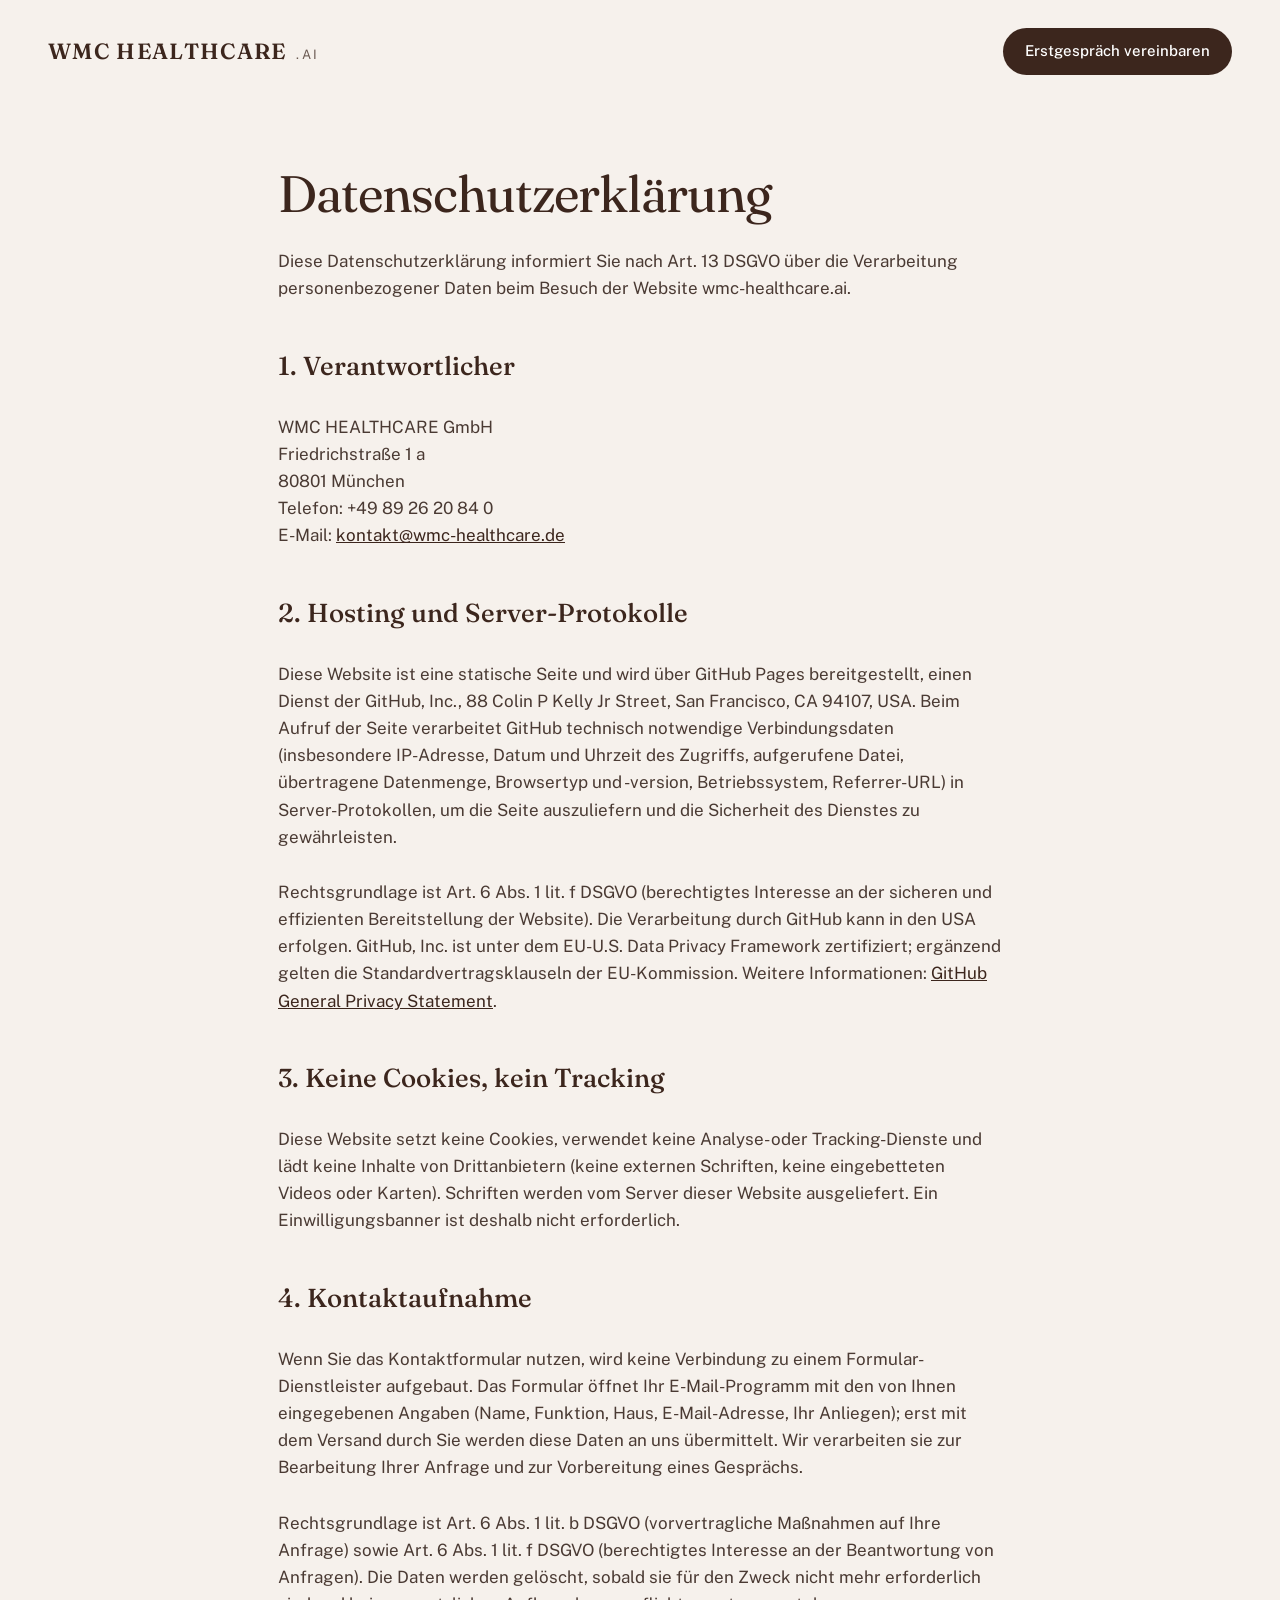
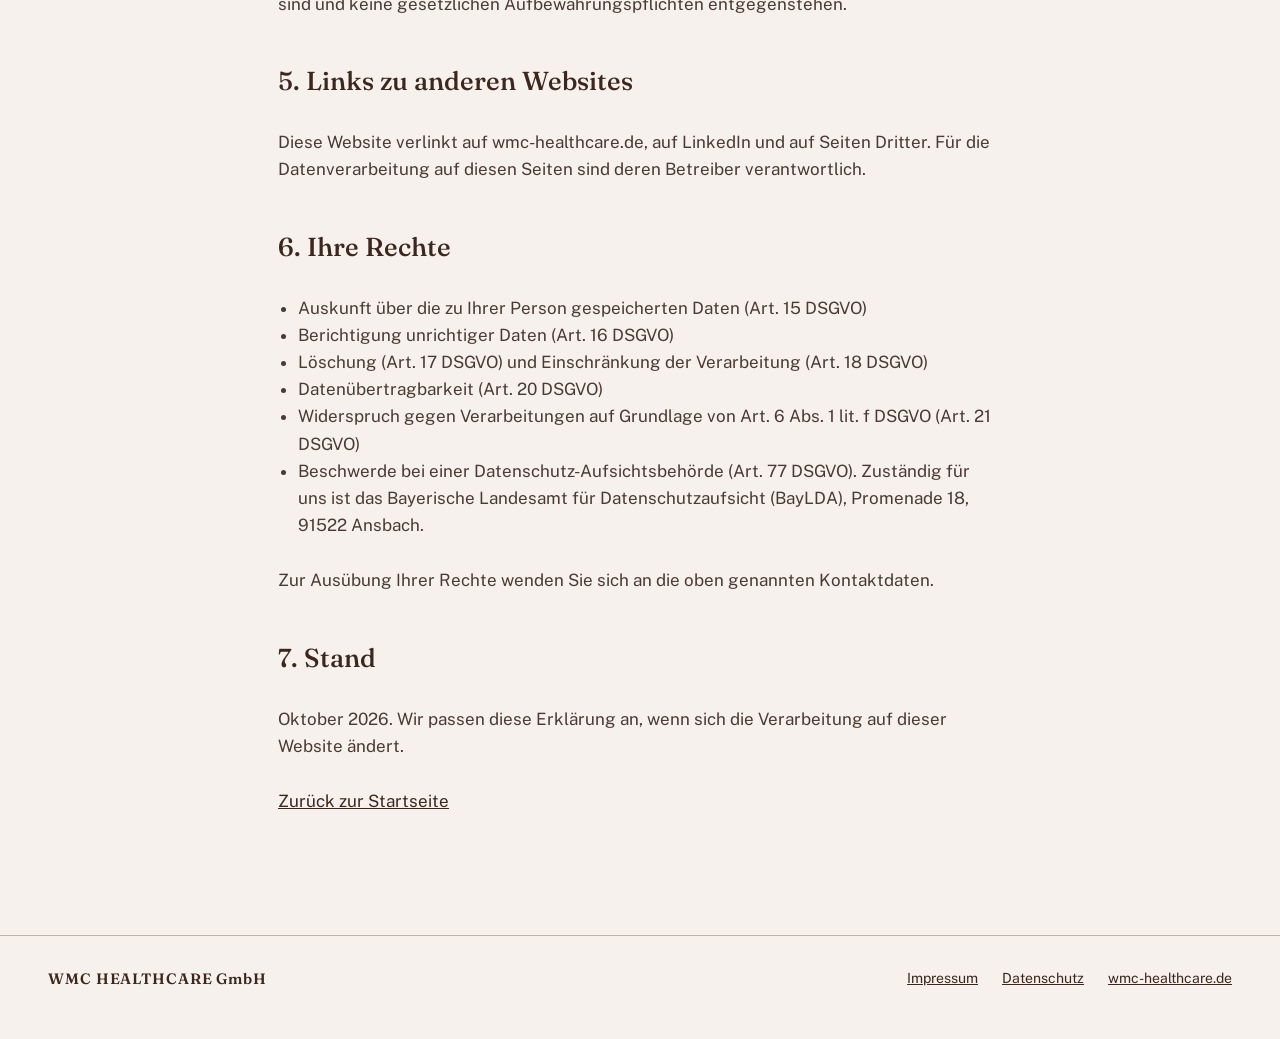
==== datenschutz.html @ bd341e83 "Landingpage wmc-healthcare.ai: Erstversion Statische One-Page-Site (HTML/CSS, selbst gehostete Fonts" ====
<!doctype html>
<html lang="de">
<head>
<meta charset="utf-8">
<meta name="viewport" content="width=device-width, initial-scale=1">
<title>Datenschutzerklärung – WMC HEALTHCARE</title>
<meta name="robots" content="noindex, follow">
<link rel="canonical" href="https://wmc-healthcare.ai/datenschutz.html">
<link rel="icon" href="favicon.svg" type="image/svg+xml">
<link rel="stylesheet" href="styles.css">
</head>
<body>
<header class="wrap site-header">
  <a class="brand" href="index.html" aria-label="WMC HEALTHCARE – zur Startseite"><span class="brand-name">WMC HEALTHCARE</span><span class="brand-tld">.ai</span></a>
  <a class="btn btn-ink" href="index.html#kontakt">Erstgespräch vereinbaren</a>
</header>
<main class="wrap legal">
  <h1>Datenschutzerklärung</h1>
  <p>Diese Datenschutzerklärung informiert Sie nach Art. 13 DSGVO über die Verarbeitung personenbezogener Daten beim Besuch der Website wmc-healthcare.ai.</p>

  <h2>1. Verantwortlicher</h2>
  <p>WMC HEALTHCARE GmbH<br>Friedrichstraße 1 a<br>80801 München<br>Telefon: +49 89 26 20 84 0<br>E-Mail: <a href="mailto:kontakt@wmc-healthcare.de">kontakt@wmc-healthcare.de</a></p>

  <h2>2. Hosting und Server-Protokolle</h2>
  <p>Diese Website ist eine statische Seite und wird über GitHub Pages bereitgestellt, einen Dienst der GitHub, Inc., 88 Colin P Kelly Jr Street, San Francisco, CA 94107, USA. Beim Aufruf der Seite verarbeitet GitHub technisch notwendige Verbindungsdaten (insbesondere IP-Adresse, Datum und Uhrzeit des Zugriffs, aufgerufene Datei, übertragene Datenmenge, Browsertyp und -version, Betriebssystem, Referrer-URL) in Server-Protokollen, um die Seite auszuliefern und die Sicherheit des Dienstes zu gewährleisten.</p>
  <p>Rechtsgrundlage ist Art. 6 Abs. 1 lit. f DSGVO (berechtigtes Interesse an der sicheren und effizienten Bereitstellung der Website). Die Verarbeitung durch GitHub kann in den USA erfolgen. GitHub, Inc. ist unter dem EU-U.S. Data Privacy Framework zertifiziert; ergänzend gelten die Standardvertragsklauseln der EU-Kommission. Weitere Informationen: <a href="https://docs.github.com/en/site-policy/privacy-policies/github-general-privacy-statement">GitHub General Privacy Statement</a>.</p>

  <h2>3. Keine Cookies, kein Tracking</h2>
  <p>Diese Website setzt keine Cookies, verwendet keine Analyse- oder Tracking-Dienste und lädt keine Inhalte von Drittanbietern (keine externen Schriften, keine eingebetteten Videos oder Karten). Schriften werden vom Server dieser Website ausgeliefert. Ein Einwilligungsbanner ist deshalb nicht erforderlich.</p>

  <h2>4. Kontaktaufnahme</h2>
  <p>Wenn Sie das Kontaktformular nutzen, wird keine Verbindung zu einem Formular-Dienstleister aufgebaut. Das Formular öffnet Ihr E-Mail-Programm mit den von Ihnen eingegebenen Angaben (Name, Funktion, Haus, E-Mail-Adresse, Ihr Anliegen); erst mit dem Versand durch Sie werden diese Daten an uns übermittelt. Wir verarbeiten sie zur Bearbeitung Ihrer Anfrage und zur Vorbereitung eines Gesprächs.</p>
  <p>Rechtsgrundlage ist Art. 6 Abs. 1 lit. b DSGVO (vorvertragliche Maßnahmen auf Ihre Anfrage) sowie Art. 6 Abs. 1 lit. f DSGVO (berechtigtes Interesse an der Beantwortung von Anfragen). Die Daten werden gelöscht, sobald sie für den Zweck nicht mehr erforderlich sind und keine gesetzlichen Aufbewahrungspflichten entgegenstehen.</p>

  <h2>5. Links zu anderen Websites</h2>
  <p>Diese Website verlinkt auf wmc-healthcare.de, auf LinkedIn und auf Seiten Dritter. Für die Datenverarbeitung auf diesen Seiten sind deren Betreiber verantwortlich.</p>

  <h2>6. Ihre Rechte</h2>
  <ul>
    <li>Auskunft über die zu Ihrer Person gespeicherten Daten (Art. 15 DSGVO)</li>
    <li>Berichtigung unrichtiger Daten (Art. 16 DSGVO)</li>
    <li>Löschung (Art. 17 DSGVO) und Einschränkung der Verarbeitung (Art. 18 DSGVO)</li>
    <li>Datenübertragbarkeit (Art. 20 DSGVO)</li>
    <li>Widerspruch gegen Verarbeitungen auf Grundlage von Art. 6 Abs. 1 lit. f DSGVO (Art. 21 DSGVO)</li>
    <li>Beschwerde bei einer Datenschutz-Aufsichtsbehörde (Art. 77 DSGVO). Zuständig für uns ist das Bayerische Landesamt für Datenschutzaufsicht (BayLDA), Promenade 18, 91522 Ansbach.</li>
  </ul>
  <p>Zur Ausübung Ihrer Rechte wenden Sie sich an die oben genannten Kontaktdaten.</p>

  <h2>7. Stand</h2>
  <p>Oktober 2026. Wir passen diese Erklärung an, wenn sich die Verarbeitung auf dieser Website ändert.</p>

  <p><a href="index.html">Zurück zur Startseite</a></p>
</main>
<footer class="wrap site-footer">
  <span class="brand-name" style="color: var(--ink)">WMC HEALTHCARE GmbH</span>
  <nav aria-label="Rechtliches">
    <a href="impressum.html">Impressum</a>
    <a href="datenschutz.html">Datenschutz</a>
    <a href="https://www.wmc-healthcare.de/">wmc-healthcare.de</a>
  </nav>
</footer>
</body>
</html>
---- styles.css ----
/* wmc-healthcare.ai — Stylesheet */

@font-face {
  font-family: "Fraunces";
  src: url("fonts/fraunces-latin-full-normal.woff2") format("woff2");
  font-weight: 100 900;
  font-style: normal;
  font-display: swap;
}
@font-face {
  font-family: "Fraunces";
  src: url("fonts/fraunces-latin-full-italic.woff2") format("woff2");
  font-weight: 100 900;
  font-style: italic;
  font-display: swap;
}
@font-face {
  font-family: "Public Sans";
  src: url("fonts/public-sans-latin-wght-normal.woff2") format("woff2");
  font-weight: 100 900;
  font-style: normal;
  font-display: swap;
}

:root {
  --ink: #3c261d;
  --ink-2: #4b322a;
  --ink-line: #6a4f45;
  --accent: #d55c05;
  --paper: #f6f1ec;
  --paper-2: #eae4e1;
  --line: #c1b2aa;
  --muted: #6b5a52;
  --body: #4a3a33;
  --on-ink: #f6f1ec;
  --on-ink-muted: #c9b8ae;
  --on-ink-body: #e6dbd4;
  --serif: "Fraunces", Georgia, "Times New Roman", serif;
  --sans: "Public Sans", "Helvetica Neue", Helvetica, Arial, sans-serif;
  --max: 1320px;
  --gutter: 48px;
}

* { box-sizing: border-box; }
html { scroll-behavior: smooth; }
body {
  margin: 0;
  background: var(--paper);
  color: var(--ink);
  font-family: var(--sans);
  font-size: 16px;
  line-height: 1.5;
  -webkit-font-smoothing: antialiased;
}
a { color: var(--ink); }
a:hover { color: var(--accent); }
h1, h2, h3 { margin: 0; font-family: var(--serif); font-weight: 400; }
p { margin: 0; }
ul, ol, dl { margin: 0; padding: 0; }
img, svg { display: block; }
:focus-visible { outline: 3px solid var(--accent); outline-offset: 3px; border-radius: 4px; }
.skip { position: absolute; left: -9999px; top: 8px; background: var(--ink); color: #fff; padding: 10px 16px; border-radius: 8px; }
.skip:focus { left: 8px; z-index: 10; }

.wrap { max-width: var(--max); width: 100%; margin: 0 auto; padding-left: var(--gutter); padding-right: var(--gutter); }
.section { padding-top: 120px; padding-bottom: 120px; }
.band { background: var(--ink); color: var(--on-ink); }
.band a { color: var(--on-ink); }
.band a:hover { color: var(--accent); }
.band-soft { background: var(--paper-2); }

.eyebrow { display: inline-flex; align-items: center; gap: 12px; font-size: 13px; letter-spacing: 0.16em; text-transform: uppercase; color: var(--muted); }
.eyebrow::before { content: ""; display: inline-block; width: 28px; height: 2px; background: var(--accent); }
.band .eyebrow { color: var(--on-ink-muted); }

.btn { display: inline-flex; align-items: center; gap: 12px; text-decoration: none; border: 0; cursor: pointer; font: inherit; font-weight: 600; border-radius: 999px; min-height: 56px; padding: 18px 28px; font-size: 17px; background: var(--accent); color: #fff; transition: background-color 160ms ease, color 160ms ease; }
.btn:hover { background: #b84a00; color: #fff; }
.btn-ink { background: var(--ink); min-height: 44px; padding: 12px 22px; font-size: 15px; font-weight: 500; }
.btn-ink:hover { background: var(--accent); }
.btn svg { flex: none; }

.display { font-size: clamp(44px, 7.2vw, 108px); line-height: 0.98; letter-spacing: -0.025em; font-variation-settings: "opsz" 144; }
.h2 { font-size: clamp(34px, 4vw, 56px); line-height: 1.05; letter-spacing: -0.025em; }
.h2-lg { font-size: clamp(36px, 4.6vw, 68px); line-height: 1.02; }
.h2-md { font-size: clamp(30px, 3.4vw, 46px); line-height: 1.08; letter-spacing: -0.02em; }
.h3 { font-weight: 500; font-size: 26px; line-height: 1.15; }
.lede { font-size: 22px; line-height: 1.45; color: var(--body); }
.body { font-size: 19px; line-height: 1.55; color: var(--body); }
.body-sm { font-size: 17px; line-height: 1.55; color: var(--body); }
.band .body, .band .body-sm { color: var(--on-ink-body); }
.quote { font-family: var(--serif); font-style: italic; font-size: 26px; line-height: 1.3; }
.em { font-style: italic; color: var(--accent); }
.muted { color: var(--muted); }
.band .muted { color: var(--on-ink-muted); }
.small { font-size: 15px; }

/* Header */
.site-header { display: flex; flex-wrap: wrap; align-items: center; justify-content: space-between; gap: 16px; padding-top: 28px; padding-bottom: 28px; }
.brand { text-decoration: none; display: flex; align-items: baseline; gap: 10px; color: var(--ink); }
.brand:hover { color: var(--ink); }
.brand-name { font-family: var(--serif); font-weight: 600; font-size: 22px; letter-spacing: 0.06em; }
.brand-tld { font-size: 13px; letter-spacing: 0.18em; text-transform: uppercase; color: var(--muted); }

/* Hero */
.hero { padding-top: 72px; padding-bottom: 40px; display: flex; flex-direction: column; gap: 56px; }
.hero-copy { display: flex; flex-direction: column; gap: 32px; max-width: 1180px; }
.hero-copy .lede { max-width: 760px; }
.cta-row { display: flex; flex-wrap: wrap; align-items: center; gap: 20px; }

.map { display: flex; flex-direction: column; gap: 18px; }
.map-head { display: flex; flex-wrap: wrap; justify-content: space-between; align-items: baseline; gap: 12px; }
.map-legend { display: inline-flex; align-items: center; gap: 8px; font-size: 13px; color: var(--muted); }
.dot { display: inline-block; width: 10px; height: 10px; border-radius: 50%; background: var(--accent); }
.map-grid { display: grid; grid-template-columns: repeat(6, minmax(0, 1fr)); gap: 10px; }
.tile { aspect-ratio: 1.6; border-radius: 14px; padding: 16px; display: flex; flex-direction: column; justify-content: space-between; background: #fff; border: 1px solid var(--line); }
.tile-label { font-size: 12px; color: var(--muted); letter-spacing: 0.08em; text-transform: uppercase; display: flex; justify-content: space-between; gap: 8px; }
.tile-text { font-size: 15px; font-weight: 500; }
.tile.on { background: var(--ink); color: #fff; border-color: var(--ink); }
.tile.on .tile-label { color: #d9cbc3; }

.trust { display: flex; flex-wrap: wrap; gap: 12px 28px; padding-top: 28px; border-top: 1px solid var(--line); font-size: 14px; color: var(--muted); }

/* Two-column */
.cols { display: flex; flex-wrap: wrap; gap: 48px 80px; align-items: flex-start; }
.col-a { flex: 1 1 380px; min-width: 0; display: flex; flex-direction: column; gap: 20px; }
.col-b { flex: 1 1 520px; min-width: 0; display: flex; flex-direction: column; gap: 24px; }
.col-narrow { flex: 0 1 340px; }

.bignum { font-family: var(--serif); font-weight: 300; font-size: clamp(100px, 15vw, 220px); line-height: 0.9; letter-spacing: -0.04em; font-variation-settings: "opsz" 144; }
.bignum .em { font-size: 0.42em; font-weight: 400; margin: 0 0.08em; }

/* Bento */
.bento { display: grid; grid-template-columns: repeat(3, minmax(0, 1fr)); gap: 20px; }
.card { border-radius: 24px; padding: 32px; display: flex; flex-direction: column; gap: 16px; border: 1px solid var(--ink-line); }
.card-hero { grid-column: span 2; padding: 40px; background: var(--ink-2); border-color: var(--ink-2); gap: 20px; min-height: 360px; }
.card-wide { grid-column: span 2; flex-direction: row; flex-wrap: wrap; gap: 24px 40px; align-items: flex-start; }
.card-wide > div { flex: 1 1 420px; min-width: 0; display: flex; flex-direction: column; gap: 12px; }
.num { font-family: var(--serif); font-weight: 300; font-size: 48px; line-height: 1; color: var(--on-ink-muted); }
.card-hero .num { font-size: 72px; color: var(--accent); }
.card-hero .h3 { font-size: 34px; letter-spacing: -0.02em; line-height: 1.1; }
.card-hero .body-sm { max-width: 640px; }
.card .tail { margin-top: auto; font-size: 15px; color: var(--accent); font-weight: 500; }
.card p { font-size: 15px; line-height: 1.55; color: var(--on-ink-body); }
.card-hero p { font-size: 17px; }

/* Use cases */
.section-head { display: flex; flex-wrap: wrap; justify-content: space-between; align-items: flex-end; gap: 24px; }
.section-head > div { display: flex; flex-direction: column; gap: 20px; max-width: 760px; }
.section-head > p { max-width: 420px; }
.cases { display: grid; grid-template-columns: repeat(3, minmax(0, 1fr)); gap: 20px; }
.case { border-radius: 20px; padding: 32px; background: #fff; border: 1px solid var(--line); display: flex; flex-direction: column; gap: 18px; }
.case p { font-size: 15px; line-height: 1.55; }
.case .now { color: var(--muted); }
.case .then { color: var(--ink); font-size: 16px; }
.tag { display: block; font-weight: 600; letter-spacing: 0.08em; text-transform: uppercase; font-size: 12px; margin-bottom: 4px; }
.now .tag { color: var(--muted); }
.then .tag { color: var(--accent); }

/* Steps */
.steps { display: grid; grid-template-columns: repeat(3, minmax(0, 1fr)); gap: 40px; }
.step { display: flex; flex-direction: column; gap: 18px; padding-top: 24px; border-top: 2px solid var(--ink); }
.step-num { font-family: var(--serif); font-size: 96px; line-height: 0.9; font-weight: 300; color: var(--accent); letter-spacing: -0.04em; }

/* Checks */
.checks { list-style: none; display: grid; grid-template-columns: repeat(2, minmax(0, 1fr)); gap: 16px; flex: 1 1 520px; min-width: 0; }
.checks li { display: flex; gap: 14px; align-items: flex-start; padding: 24px; border-radius: 16px; background: #fff; border: 1px solid var(--line); font-size: 16px; line-height: 1.5; }
.checks svg { flex: none; margin-top: 2px; }

/* Stats */
.stats { display: grid; grid-template-columns: repeat(4, minmax(0, 1fr)); gap: 24px; padding-top: 48px; border-top: 1px solid var(--ink-line); }
.stat { display: flex; flex-direction: column; gap: 8px; }
.stat-num { font-family: var(--serif); font-weight: 300; font-size: 72px; line-height: 1; letter-spacing: -0.03em; }
.stat-num .em { font-style: normal; }
.stat-label { font-size: 15px; color: var(--on-ink-muted); }
.inline-list { display: flex; flex-wrap: wrap; gap: 12px 28px; font-size: 14px; color: var(--on-ink-muted); }

/* Manifest */
.manifest { list-style: none; display: flex; flex-direction: column; }
.manifest li { display: flex; flex-wrap: wrap; gap: 16px 40px; align-items: baseline; padding: 32px 0; border-top: 1px solid var(--line); }
.manifest li:last-child { border-bottom: 1px solid var(--line); }
.manifest .idx { font-family: var(--serif); font-style: italic; font-size: 22px; color: var(--accent); flex: none; width: 48px; }
.manifest .line { font-family: var(--serif); font-size: clamp(24px, 3vw, 40px); line-height: 1.15; letter-spacing: -0.02em; flex: 1 1 500px; }

/* FAQ */
.faq { flex: 1 1 560px; min-width: 0; display: flex; flex-direction: column; }
.faq div { padding: 24px 0; border-top: 1px solid var(--line); display: flex; flex-direction: column; gap: 10px; }
.faq div:last-child { border-bottom: 1px solid var(--line); }
.faq dt { font-weight: 600; font-size: 18px; }
.faq dd { margin: 0; font-size: 16px; line-height: 1.55; color: var(--body); }

/* Contact */
.contact { padding-bottom: 96px; }
.contact-box { border-radius: 32px; background: #fff; border: 1px solid var(--line); padding: 64px; display: flex; flex-wrap: wrap; gap: 48px 80px; align-items: flex-start; }
.contact-copy { flex: 1 1 420px; min-width: 0; display: flex; flex-direction: column; gap: 20px; }
.contact-copy .h2-lg { font-size: clamp(40px, 5.4vw, 84px); line-height: 0.98; letter-spacing: -0.03em; }
.form { flex: 1 1 420px; min-width: 0; display: grid; grid-template-columns: repeat(2, minmax(0, 1fr)); gap: 16px; }
.field { display: flex; flex-direction: column; gap: 6px; }
.field label { font-size: 13px; font-weight: 600; letter-spacing: 0.04em; }
.field input, .field textarea { font: inherit; font-size: 16px; padding: 14px 16px; min-height: 48px; border: 1px solid var(--line); border-radius: 12px; background: var(--paper); color: var(--ink); width: 100%; }
.field textarea { resize: vertical; }
.span2 { grid-column: span 2; }
.form-foot { display: flex; flex-wrap: wrap; align-items: center; gap: 16px 24px; }

/* Footer */
.site-footer { display: flex; flex-wrap: wrap; justify-content: space-between; gap: 16px 32px; padding-top: 32px; padding-bottom: 48px; border-top: 1px solid var(--line); font-size: 14px; color: var(--muted); }
.site-footer nav { display: flex; flex-wrap: wrap; gap: 24px; }
.site-footer .brand-name { font-size: 15px; }

/* Legal pages */
.legal { padding-top: 64px; padding-bottom: 120px; max-width: 820px; display: flex; flex-direction: column; gap: 28px; }
.legal h1 { font-size: clamp(36px, 4vw, 56px); line-height: 1.05; letter-spacing: -0.02em; }
.legal h2 { font-size: 26px; font-weight: 500; margin-top: 16px; }
.legal p, .legal li { font-size: 17px; line-height: 1.6; color: var(--body); }
.legal ul { padding-left: 20px; }

/* Responsive */
@media (max-width: 1024px) {
  .map-grid { grid-template-columns: repeat(4, minmax(0, 1fr)); }
  .bento { grid-template-columns: repeat(2, minmax(0, 1fr)); }
  .card-hero, .card-wide { grid-column: span 2; }
  .cases { grid-template-columns: repeat(2, minmax(0, 1fr)); }
  .stats { grid-template-columns: repeat(2, minmax(0, 1fr)); }
}
@media (max-width: 720px) {
  :root { --gutter: 20px; }
  .section { padding-top: 80px; padding-bottom: 80px; }
  .hero { padding-top: 40px; }
  .map-grid { grid-template-columns: repeat(2, minmax(0, 1fr)); }
  .bento, .cases, .steps, .checks { grid-template-columns: minmax(0, 1fr); }
  .card-hero, .card-wide { grid-column: span 1; }
  .card-hero { min-height: 0; padding: 32px; }
  .stats { grid-template-columns: minmax(0, 1fr); }
  .stat-num { font-size: 56px; }
  .step-num { font-size: 72px; }
  .lede { font-size: 19px; }
  .body { font-size: 17px; }
  .contact-box { padding: 32px 24px; border-radius: 24px; }
  .form { grid-template-columns: minmax(0, 1fr); }
  .span2 { grid-column: span 1; }
  .btn { width: 100%; justify-content: center; }
  .btn-ink { width: auto; }
}
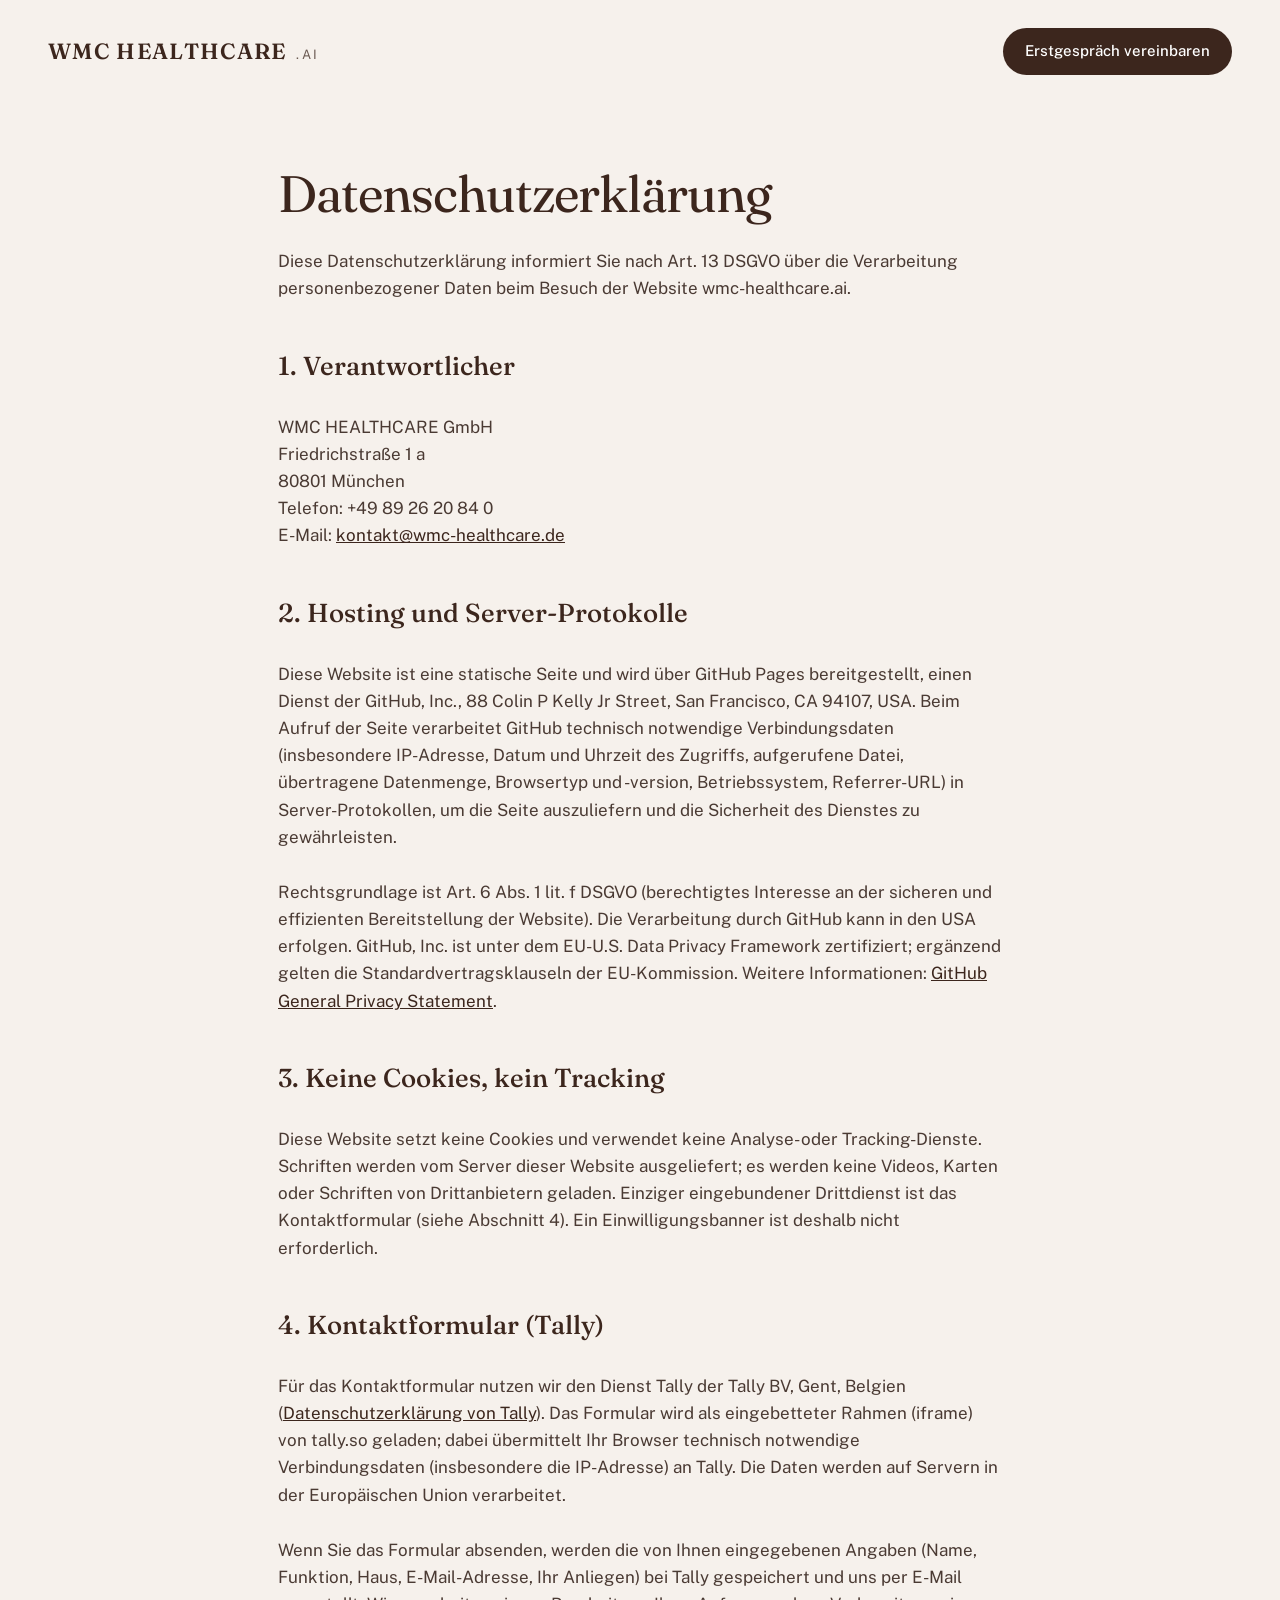
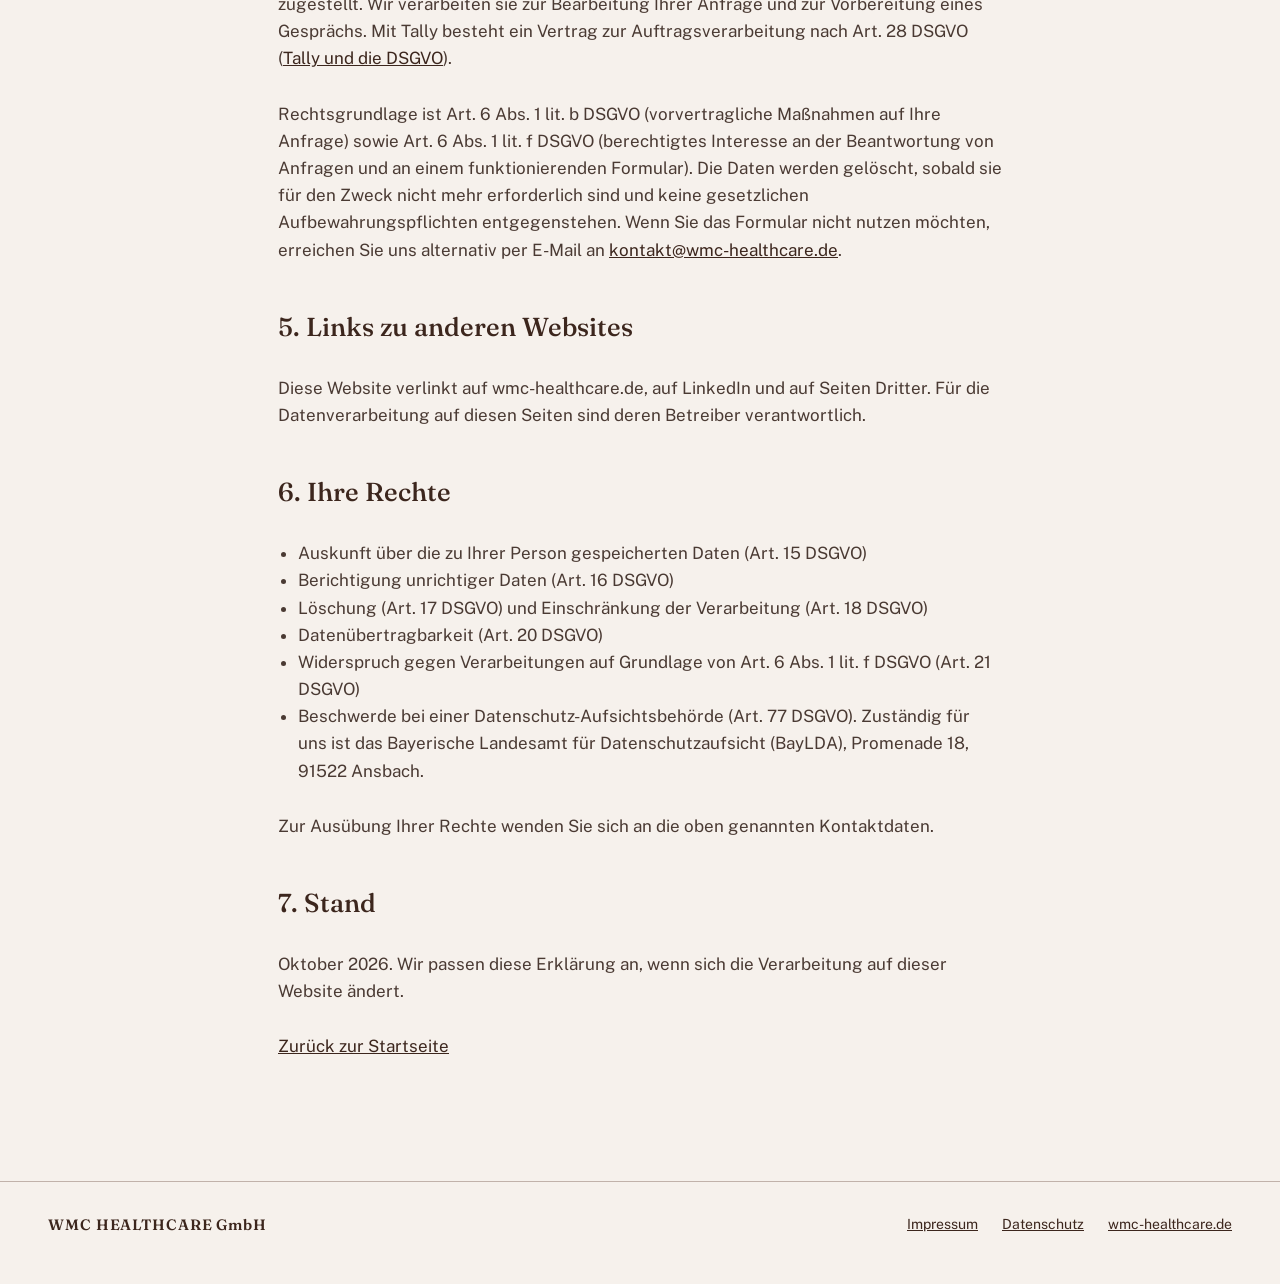
==== commit 6fe5e592: "Kontaktformular über Tally einbinden, Datenschutzerklärung ergänzen Co-Authored-By: Claude Fable 5.1" ====
--- a/datenschutz.html
+++ b/datenschutz.html
@@ -26,11 +26,12 @@
   <p>Rechtsgrundlage ist Art. 6 Abs. 1 lit. f DSGVO (berechtigtes Interesse an der sicheren und effizienten Bereitstellung der Website). Die Verarbeitung durch GitHub kann in den USA erfolgen. GitHub, Inc. ist unter dem EU-U.S. Data Privacy Framework zertifiziert; ergänzend gelten die Standardvertragsklauseln der EU-Kommission. Weitere Informationen: <a href="https://docs.github.com/en/site-policy/privacy-policies/github-general-privacy-statement">GitHub General Privacy Statement</a>.</p>
 
   <h2>3. Keine Cookies, kein Tracking</h2>
-  <p>Diese Website setzt keine Cookies, verwendet keine Analyse- oder Tracking-Dienste und lädt keine Inhalte von Drittanbietern (keine externen Schriften, keine eingebetteten Videos oder Karten). Schriften werden vom Server dieser Website ausgeliefert. Ein Einwilligungsbanner ist deshalb nicht erforderlich.</p>
+  <p>Diese Website setzt keine Cookies und verwendet keine Analyse- oder Tracking-Dienste. Schriften werden vom Server dieser Website ausgeliefert; es werden keine Videos, Karten oder Schriften von Drittanbietern geladen. Einziger eingebundener Drittdienst ist das Kontaktformular (siehe Abschnitt 4). Ein Einwilligungsbanner ist deshalb nicht erforderlich.</p>
 
-  <h2>4. Kontaktaufnahme</h2>
-  <p>Wenn Sie das Kontaktformular nutzen, wird keine Verbindung zu einem Formular-Dienstleister aufgebaut. Das Formular öffnet Ihr E-Mail-Programm mit den von Ihnen eingegebenen Angaben (Name, Funktion, Haus, E-Mail-Adresse, Ihr Anliegen); erst mit dem Versand durch Sie werden diese Daten an uns übermittelt. Wir verarbeiten sie zur Bearbeitung Ihrer Anfrage und zur Vorbereitung eines Gesprächs.</p>
-  <p>Rechtsgrundlage ist Art. 6 Abs. 1 lit. b DSGVO (vorvertragliche Maßnahmen auf Ihre Anfrage) sowie Art. 6 Abs. 1 lit. f DSGVO (berechtigtes Interesse an der Beantwortung von Anfragen). Die Daten werden gelöscht, sobald sie für den Zweck nicht mehr erforderlich sind und keine gesetzlichen Aufbewahrungspflichten entgegenstehen.</p>
+  <h2>4. Kontaktformular (Tally)</h2>
+  <p>Für das Kontaktformular nutzen wir den Dienst Tally der Tally BV, Gent, Belgien (<a href="https://tally.so/help/privacy-policy">Datenschutzerklärung von Tally</a>). Das Formular wird als eingebetteter Rahmen (iframe) von tally.so geladen; dabei übermittelt Ihr Browser technisch notwendige Verbindungsdaten (insbesondere die IP-Adresse) an Tally. Die Daten werden auf Servern in der Europäischen Union verarbeitet.</p>
+  <p>Wenn Sie das Formular absenden, werden die von Ihnen eingegebenen Angaben (Name, Funktion, Haus, E-Mail-Adresse, Ihr Anliegen) bei Tally gespeichert und uns per E-Mail zugestellt. Wir verarbeiten sie zur Bearbeitung Ihrer Anfrage und zur Vorbereitung eines Gesprächs. Mit Tally besteht ein Vertrag zur Auftragsverarbeitung nach Art. 28 DSGVO (<a href="https://tally.so/help/gdpr">Tally und die DSGVO</a>).</p>
+  <p>Rechtsgrundlage ist Art. 6 Abs. 1 lit. b DSGVO (vorvertragliche Maßnahmen auf Ihre Anfrage) sowie Art. 6 Abs. 1 lit. f DSGVO (berechtigtes Interesse an der Beantwortung von Anfragen und an einem funktionierenden Formular). Die Daten werden gelöscht, sobald sie für den Zweck nicht mehr erforderlich sind und keine gesetzlichen Aufbewahrungspflichten entgegenstehen. Wenn Sie das Formular nicht nutzen möchten, erreichen Sie uns alternativ per E-Mail an <a href="mailto:kontakt@wmc-healthcare.de">kontakt@wmc-healthcare.de</a>.</p>
 
   <h2>5. Links zu anderen Websites</h2>
   <p>Diese Website verlinkt auf wmc-healthcare.de, auf LinkedIn und auf Seiten Dritter. Für die Datenverarbeitung auf diesen Seiten sind deren Betreiber verantwortlich.</p>
--- a/styles.css
+++ b/styles.css
@@ -193,6 +193,8 @@
 .contact-box { border-radius: 32px; background: #fff; border: 1px solid var(--line); padding: 64px; display: flex; flex-wrap: wrap; gap: 48px 80px; align-items: flex-start; }
 .contact-copy { flex: 1 1 420px; min-width: 0; display: flex; flex-direction: column; gap: 20px; }
 .contact-copy .h2-lg { font-size: clamp(40px, 5.4vw, 84px); line-height: 0.98; letter-spacing: -0.03em; }
+.form-embed { flex: 1 1 420px; min-width: 0; display: flex; flex-direction: column; gap: 12px; }
+.form-embed iframe { display: block; width: 100%; border: 0; }
 .form { flex: 1 1 420px; min-width: 0; display: grid; grid-template-columns: repeat(2, minmax(0, 1fr)); gap: 16px; }
 .field { display: flex; flex-direction: column; gap: 6px; }
 .field label { font-size: 13px; font-weight: 600; letter-spacing: 0.04em; }
